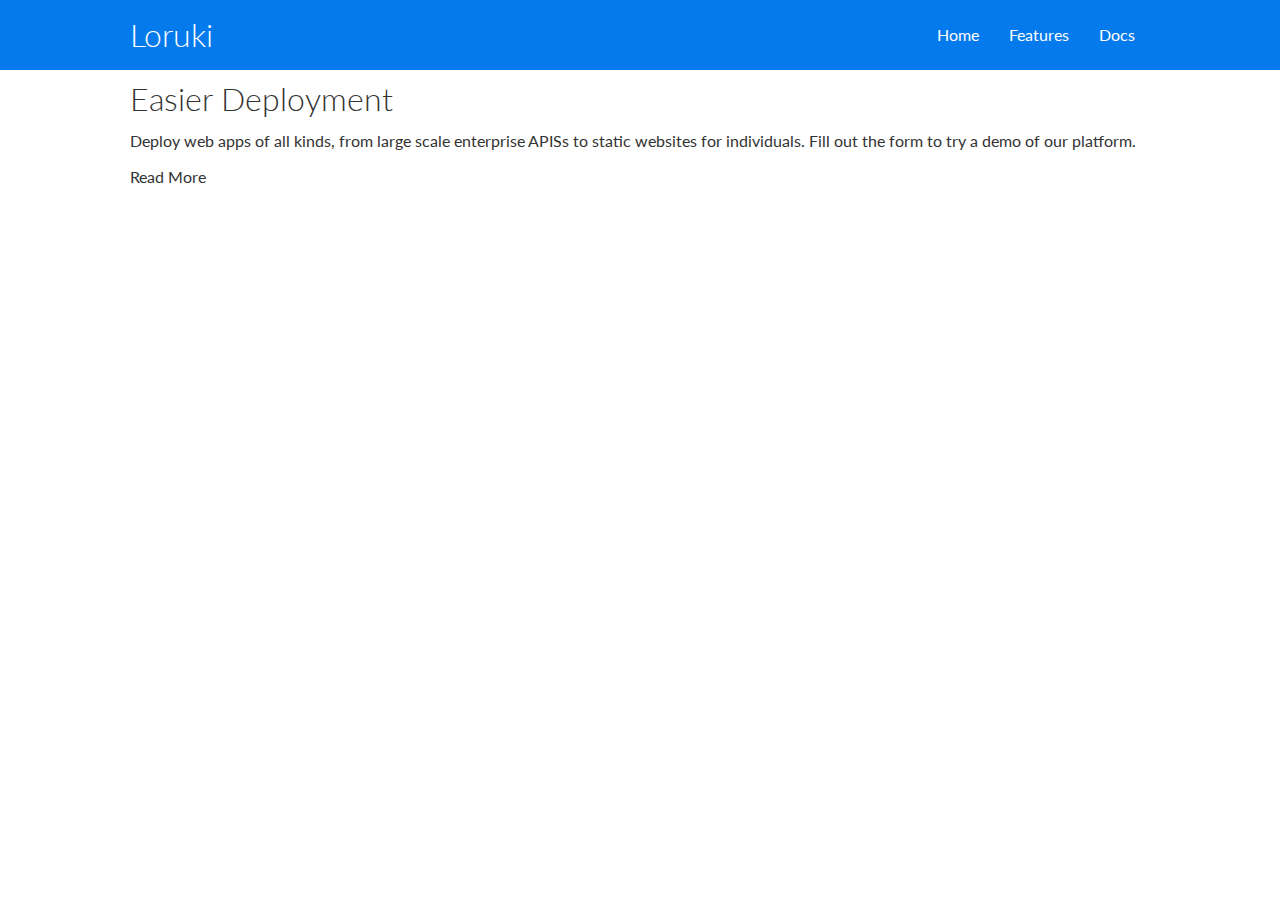
==== index.html @ a71e3a45 "Inicio del Proyecto y Navbar modo Escritorio Finalizado" ====
<!DOCTYPE html>
<html lang="en">
    <head>
        <meta charset="UTF-8">
        <meta name="viewport" content="width=device-width, initial-scale=1.0">
        <!-- Font Awesome - 5.15.1  -->
        <link rel="stylesheet" href="https://cdnjs.cloudflare.com/ajax/libs/font-awesome/5.15.1/css/all.min.css" integrity="sha512-+4zCK9k+qNFUR5X+cKL9EIR+ZOhtIloNl9GIKS57V1MyNsYpYcUrUeQc9vNfzsWfV28IaLL3i96P9sdNyeRssA==" crossorigin="anonymous" referrerpolicy="no-referrer" />
        <!-- Custom CSS -->
        <link rel="stylesheet" href="style.css">
        <title>Loruki | Cloud Hosting For Everyone</title>
    </head>

    <body>
        <!-- Start of the Navbar Section -->
        <div class="navbar">
            <div class="container flex">
                <h1 class="logo">Loruki</h1>
                
                <nav>
                    <ul>
                        <li><a href="index.html">Home</a></li>
                        <li><a href="features.html">Features</a></li>
                        <li><a href="docs.html">Docs</a></li>
                    </ul>
                </nav>
            </div><!-- .container -->
        </div><!-- .navbar -->
        <!-- End of the Navbar Section -->

        <!-- Start of the Showcase Section -->
        <section class="showcase">
            <div class="container grid">
                <div class="showcase-text">
                    <h1>Easier Deployment</h1>
                    <p>Deploy web apps of all kinds, from large scale enterprise APISs to static
                        websites for individuals. Fill out the form to try a demo of our platform.
                    </p>
                    <a href="features.html" class="btn-outline">Read More</a>
                </div>
            </div>
        </section>
        <!-- End of the  Showcase Section -->
    </body>
</html>
---- style.css ----
@import url('https://fonts.googleapis.com/css2?family=Lato:wght@300&display=swap');

* {
    box-sizing: border-box;
    padding: 0;
    margin: 0;
}

body {
    font-family: 'Lato', sans-serif;
    color: #333;
    line-height: 1.6;
}

ul {
    list-style-type: none;
}

a {
    text-decoration: none;
    color: #333;
}

h1, h2 {
    font-weight: 300;
    line-height: 1.2;
    margin: 10px 0;
}

p {
    margin: 10px 0;
}

img {
    width: 100%;
}

/* Utilities */
.flex {
    display: flex;
    justify-content: center;
    align-items: center;
    height: 100%;
}

.container {
    max-width: 1100px;
    margin: 0 auto;
    overflow: auto;
    padding: 0 40px;
}

/* NAV */
.navbar {
    background-color: #047aed;
    color: #fff;
    height: 70px;
}

.navbar .flex {
    justify-content: space-between;
}

.navbar ul {
    display: flex;
}

.navbar li a {
    color: #fff;
    padding: 10px;
    margin: 0 5px;
}

.navbar li a:hover {
    border-bottom: 2px #fff solid;
}
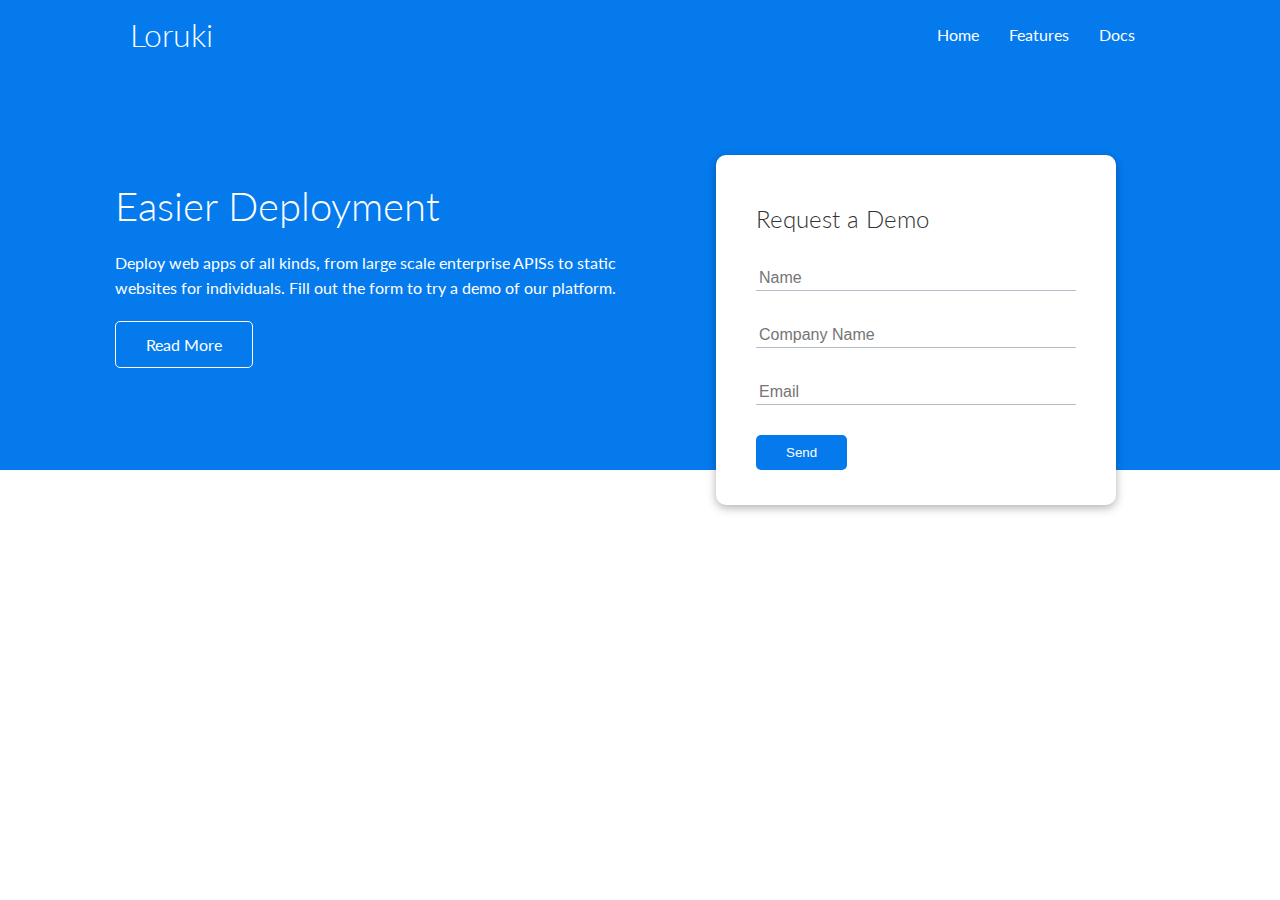
==== commit e797c460: "Sección del Escaparate(Showcase), card del formulario, botones, finalizado" ====
--- a/index.html
+++ b/index.html
@@ -35,9 +35,29 @@
                     <p>Deploy web apps of all kinds, from large scale enterprise APISs to static
                         websites for individuals. Fill out the form to try a demo of our platform.
                     </p>
-                    <a href="features.html" class="btn-outline">Read More</a>
+                    <a href="features.html" class="btn btn-outline">Read More</a>
                 </div>
-            </div>
+                
+                <div class="showcase-form card">
+                    <h2>Request a Demo</h2>
+    
+                    <form>
+                        <div class="form-control">
+                            <input type="text" name="name" placeholder="Name" required>
+                        </div>
+    
+                        <div class="form-control">
+                            <input type="text" name="company" placeholder="Company Name" required>
+                        </div>
+    
+                        <div class="form-control">
+                            <input type="email" name="email" placeholder="Email" required>
+                        </div>
+    
+                        <input type="submit" value="Send" class="btn btn-primary">
+                    </form>
+                </div>
+            </div><!-- .container grid -->
         </section>
         <!-- End of the  Showcase Section -->
     </body>
--- a/style.css
+++ b/style.css
@@ -1,4 +1,9 @@
 @import url('https://fonts.googleapis.com/css2?family=Lato:wght@300&display=swap');
+
+:root {
+    --primary-color: #047aed;
+}
+
 
 * {
     box-sizing: border-box;
@@ -36,6 +41,41 @@
 }
 
 /* Utilities */
+.container {
+    max-width: 1100px;
+    margin: 0 auto;
+    overflow: auto;
+    padding: 0 40px;
+}
+
+.card {
+    background: #fff;
+    color: #333;
+    border-radius: 10px;
+    box-shadow: 0 3px 10px rgba(0, 0, 0, 0.3);
+    padding: 20px;
+    margin: 10px;
+}
+
+.btn {
+    display: inline-block;
+    padding: 10px 30px;
+    cursor: pointer;
+    background: var(--primary-color);
+    color: #fff;
+    border: none;
+    border-radius: 5px;
+}
+
+.btn-outline {
+    background-color: transparent;
+    border: 1px #fff solid;
+}
+
+.btn:hover {
+    transform: scale(0.98);
+}
+
 .flex {
     display: flex;
     justify-content: center;
@@ -43,16 +83,19 @@
     height: 100%;
 }
 
-.container {
-    max-width: 1100px;
-    margin: 0 auto;
-    overflow: auto;
-    padding: 0 40px;
+.grid {
+    grid-template-columns: repeat(2, 1fr);
+    display: grid;
+    gap: 20px;
+    justify-content: center;
+    align-items: center;
+    height: 100%;
 }
+
 
 /* NAV */
 .navbar {
-    background-color: #047aed;
+    background-color: var(--primary-color);
     color: #fff;
     height: 70px;
 }
@@ -75,6 +118,53 @@
     border-bottom: 2px #fff solid;
 }
 
+/* SHOWCASE */
+.showcase {
+    background: var(--primary-color);
+    height: 400px;
+    color:#fff;
+    position: relative;
+}
+
+.showcase .grid {
+    overflow: visible;
+    grid-template-columns: 55% 45%;
+    gap: 30px;
+}
+
+.showcase .showcase-text h1 {
+    font-size: 40px;
+}
+
+.showcase .showcase-text p {
+    margin: 20px 0;
+}
+
+.showcase-form {
+    position: relative;
+    top: 60px;
+    height: 350px;
+    width: 400px;
+    padding: 40px;
+    z-index: 100;
+}
+
+.showcase-form .form-control {
+    margin: 30px 0;
+}
+
+.showcase-form input[type='text'],
+.showcase-form input[type='email'] {
+    border: 0;
+    border-bottom: 1px solid #b4becb;
+    width: 100%;
+    padding: 3px;
+    font-size: 16px;
+}
+
+.showcase-form input:focus {
+    outline: none;
+}
 
 
 
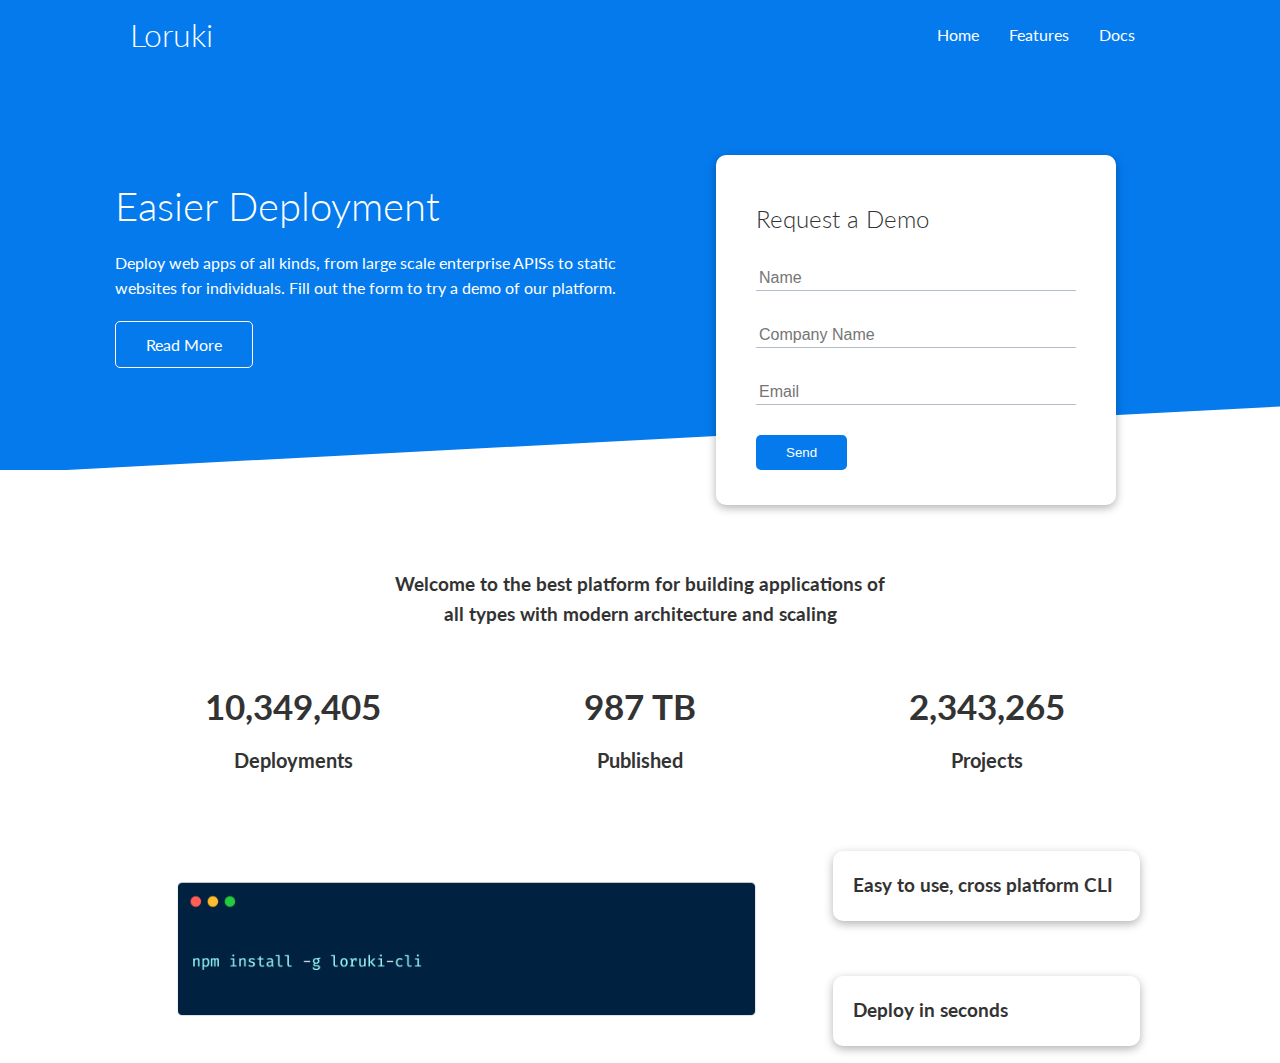
==== commit 5f6ad73a: "Sección de Estadisticas(Stast) y Interfaz de Linea de Comandos(CLI) finalizado" ====
--- a/index.html
+++ b/index.html
@@ -6,6 +6,7 @@
         <!-- Font Awesome - 5.15.1  -->
         <link rel="stylesheet" href="https://cdnjs.cloudflare.com/ajax/libs/font-awesome/5.15.1/css/all.min.css" integrity="sha512-+4zCK9k+qNFUR5X+cKL9EIR+ZOhtIloNl9GIKS57V1MyNsYpYcUrUeQc9vNfzsWfV28IaLL3i96P9sdNyeRssA==" crossorigin="anonymous" referrerpolicy="no-referrer" />
         <!-- Custom CSS -->
+        <link rel="stylesheet" href="utilities.css">
         <link rel="stylesheet" href="style.css">
         <title>Loruki | Cloud Hosting For Everyone</title>
     </head>
@@ -60,5 +61,52 @@
             </div><!-- .container grid -->
         </section>
         <!-- End of the  Showcase Section -->
+
+        <!-- Start of the Stats Section -->
+        <section class="stats">
+            <div class="container">
+                <h3 class="stats-heading text-center my-1">
+                    Welcome to the best platform for building applications of all types 
+                    with modern architecture and scaling
+                </h3>
+
+                <div class="grid grid-3 text-center my-4">
+                    <div>
+                        <i class="fas fa-server fa-3x"></i>
+                        <h3>10,349,405</h3>
+                        <p class="text-secondary">Deployments</p>
+                    </div>
+
+                    <div>
+                        <i class="fas fa-upload fa-3x"></i>
+                        <h3>987 TB</h3>
+                        <p class="text-secondary">Published</p>
+                    </div>
+
+                    <div>
+                        <i class="fas fa-project-diagram fa-3x"></i>
+                        <h3>2,343,265</h3>
+                        <p class="text-secondary">Projects</p>
+                    </div>
+                </div><!-- .grid grid-3 -->
+            </div><!-- .container -->
+        </section>
+        <!-- End of the Stats Section -->
+
+        <!-- Start of the CLI Section -->
+        <section class="cli">
+            <div class="container grid">
+                <img src="images/cli.png" alt="">
+
+                <div class="card">
+                    <h3>Easy to use, cross platform CLI</h3>
+                </div>
+
+                <div class="card">
+                    <h3>Deploy in seconds</h3>
+                </div>
+            </div>
+        </section>
+        <!-- End of the CLI Section -->
     </body>
 </html>
--- a/utilities.css
+++ b/utilities.css
@@ -0,0 +1,141 @@
+/* Utilities */
+.container {
+    max-width: 1100px;
+    margin: 0 auto;
+    overflow: auto;
+    padding: 0 40px;
+}
+
+.card {
+    background: #fff;
+    color: #333;
+    border-radius: 10px;
+    box-shadow: 0 3px 10px rgba(0, 0, 0, 0.3);
+    padding: 20px;
+    margin: 10px;
+}
+
+.btn {
+    display: inline-block;
+    padding: 10px 30px;
+    cursor: pointer;
+    background: var(--primary-color);
+    color: #fff;
+    border: none;
+    border-radius: 5px;
+}
+
+.btn-outline {
+    background-color: transparent;
+    border: 1px #fff solid;
+}
+
+.btn:hover {
+    transform: scale(0.98);
+}
+
+.text-center {
+    text-align: center;
+}
+
+.flex {
+    display: flex;
+    justify-content: center;
+    align-items: center;
+    height: 100%;
+}
+
+.grid {
+    grid-template-columns: repeat(2, 1fr);
+    display: grid;
+    gap: 20px;
+    justify-content: center;
+    align-items: center;
+    height: 100%;
+}
+
+.grid-3 {
+    grid-template-columns: repeat(3, 1fr);
+}
+
+/* Margin */
+.my-1 {
+    margin: 1rem 0;
+}
+
+.my-2 {
+    margin: 1.5rem 0;
+}
+
+.my-3 {
+    margin: 2rem 0;
+}
+
+.my-4 {
+    margin: 3rem 0;
+}
+
+.my-5 {
+    margin: 4rem 0;
+}
+
+.m-1 {
+    margin: 1rem;
+}
+
+.m-2 {
+    margin: 1.5rem;
+}
+
+.m-3 {
+    margin: 2rem;
+}
+
+.m-4 {
+    margin: 3rem;
+}
+
+.m-5 {
+    margin: 4rem;
+}
+
+/* Padding */
+.py-1 {
+    padding: 1rem 0;
+}
+
+.py-2 {
+    padding: 1.5rem 0;
+}
+
+.py-3 {
+    padding: 2rem 0;
+}
+
+.py-4 {
+    padding: 3rem 0;
+}
+
+.py-5 {
+    padding: 4rem 0;
+}
+
+.p-1 {
+    padding: 1rem;
+}
+
+.p-2 {
+    padding: 1.5rem;
+}
+
+.p-3 {
+    padding: 2rem;
+}
+
+.p-4 {
+    padding: 3rem;
+}
+
+.p-5 {
+    padding: 4rem;
+}--- a/style.css
+++ b/style.css
@@ -40,57 +40,7 @@
     width: 100%;
 }
 
-/* Utilities */
-.container {
-    max-width: 1100px;
-    margin: 0 auto;
-    overflow: auto;
-    padding: 0 40px;
-}
 
-.card {
-    background: #fff;
-    color: #333;
-    border-radius: 10px;
-    box-shadow: 0 3px 10px rgba(0, 0, 0, 0.3);
-    padding: 20px;
-    margin: 10px;
-}
-
-.btn {
-    display: inline-block;
-    padding: 10px 30px;
-    cursor: pointer;
-    background: var(--primary-color);
-    color: #fff;
-    border: none;
-    border-radius: 5px;
-}
-
-.btn-outline {
-    background-color: transparent;
-    border: 1px #fff solid;
-}
-
-.btn:hover {
-    transform: scale(0.98);
-}
-
-.flex {
-    display: flex;
-    justify-content: center;
-    align-items: center;
-    height: 100%;
-}
-
-.grid {
-    grid-template-columns: repeat(2, 1fr);
-    display: grid;
-    gap: 20px;
-    justify-content: center;
-    align-items: center;
-    height: 100%;
-}
 
 
 /* NAV */
@@ -124,6 +74,21 @@
     height: 400px;
     color:#fff;
     position: relative;
+}
+
+.showcase::before {
+    content: '';
+    position: absolute;
+    height: 100px;
+    bottom: -70px;
+    right: 0;
+    left: 0;
+    transform:skewY(-3deg);
+    -webkit-transform:skewY(-3deg);
+    -moz-transform:skewY(-3deg);
+    -ms-transform:skewY(-3deg);
+    background: #fff;
+    color: yellowgreen;
 }
 
 .showcase .grid {
@@ -166,7 +131,39 @@
     outline: none;
 }
 
+/* STATS */
+.stats {
+    padding-top: 100px;
+}
+
+.stats-heading {
+    max-width: 500px;
+    margin: auto;
+}
+
+.stats .grid h3 {
+    font-size: 35px;
+}
+
+.stats .grid p {
+    font-size: 20px;
+    font-weight: bold;
+}
+
+/* CLI */
+.cli .grid {
+    grid-template-columns: repeat(3, 1fr);
+    grid-template-rows: repeat(2, 1fr);
+}
+
+.cli .grid > *:first-child { /* Selecciona cualquier elemento que sea el primer hijo */
+    grid-column: 1 / span 2;
+    grid-row: 1 / span 2;
+}
 
 
 
 
+
+
+
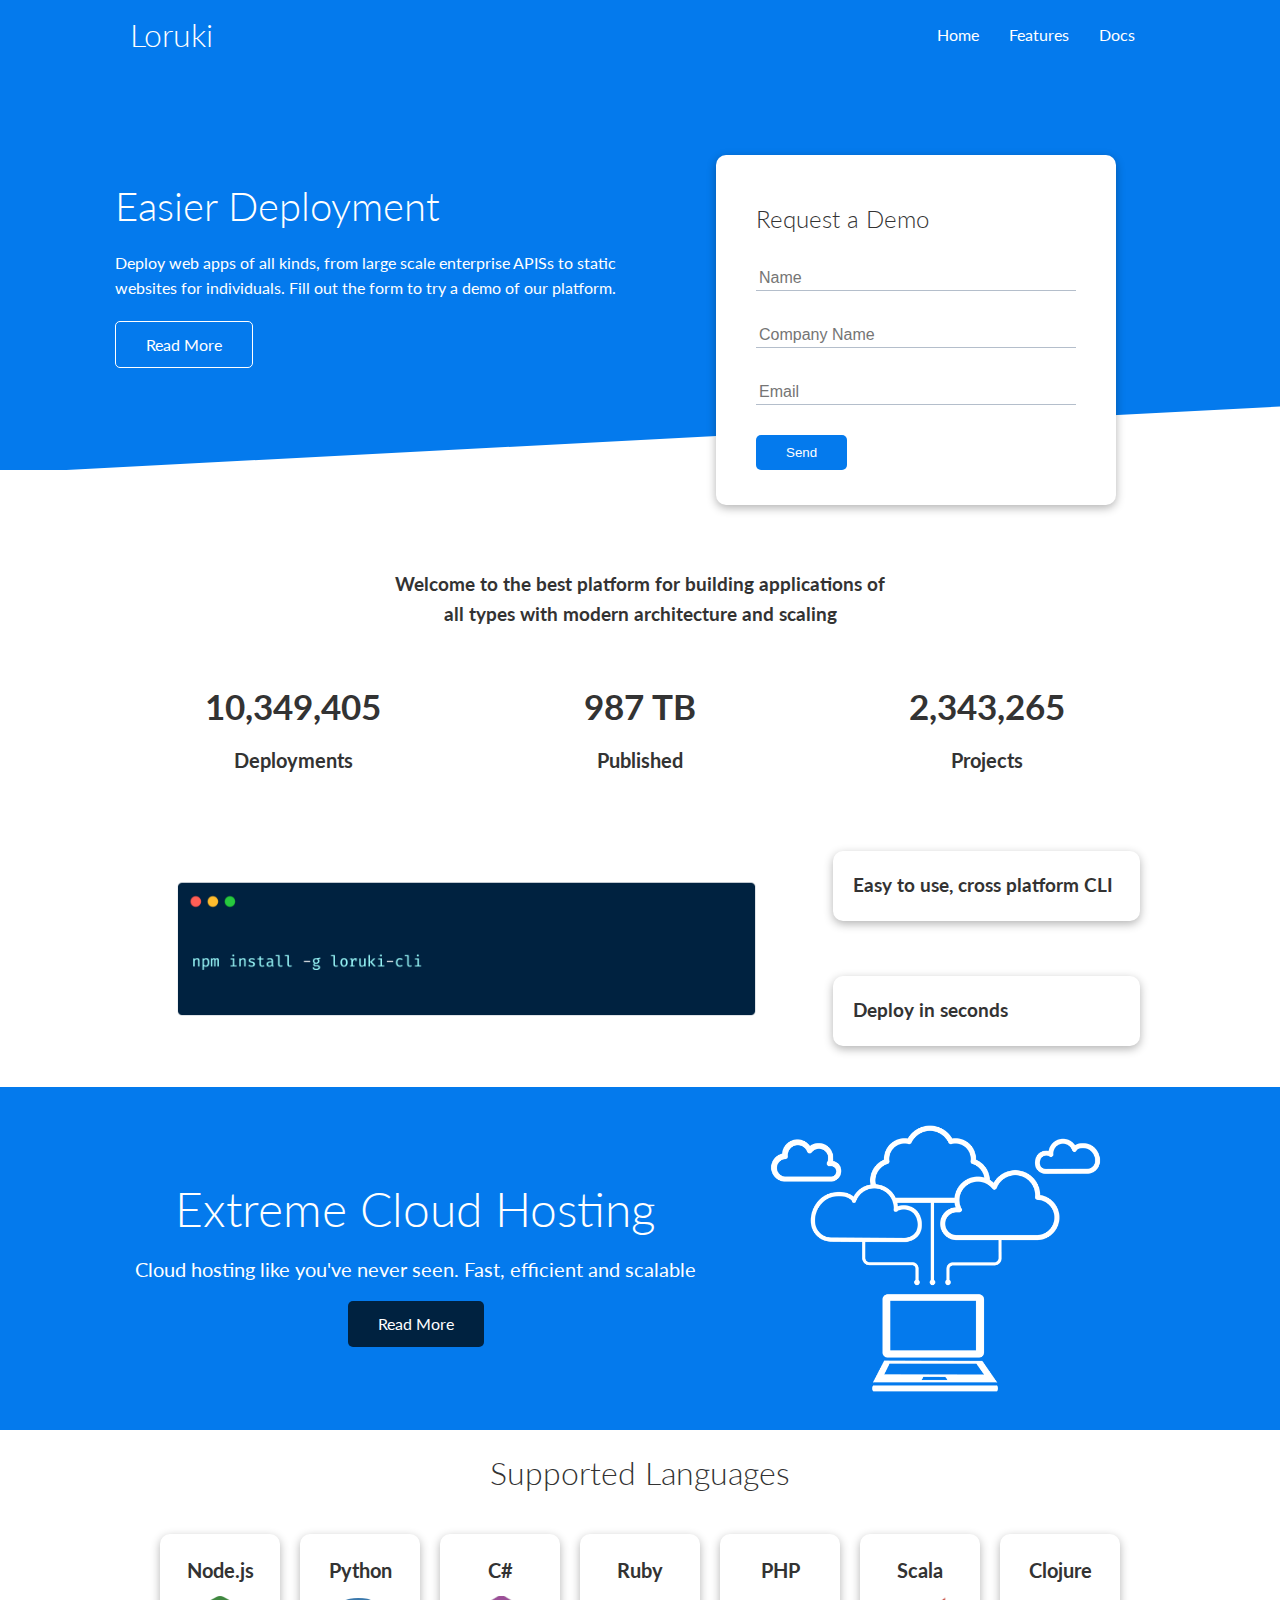
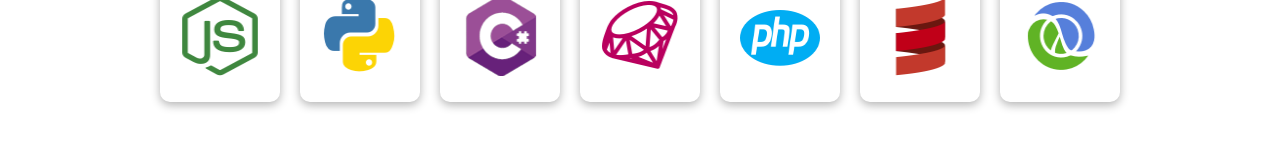
==== commit cf235eb3: "Sección de Lenguajes de Programación Soportados Finalizada" ====
--- a/index.html
+++ b/index.html
@@ -108,5 +108,66 @@
             </div>
         </section>
         <!-- End of the CLI Section -->
+
+        <!-- Start of the Cloud Section -->
+        <section class="cloud bg-primary my-2 py-2">
+            <div class="container grid">
+                <div class="text-center">
+                    <h2 class="lg">Extreme Cloud Hosting</h2>
+                    <p class="lead my-1">Cloud hosting like you've never seen.
+                        Fast, efficient and scalable
+                    </p>
+                    <a href="features.html" class="btn btn-dark">Read More</a>
+                </div>
+
+                <img src="images/cloud.png" alt="">
+            </div>
+        </section>
+        <!-- End of the Cloud Section -->
+
+        <!-- Start of the Languages Section -->
+        <section class="languages">
+            <h2 class="md text-center my-2">
+                Supported Languages
+            </h2>
+
+            <div class="container flex">
+                <div class="card">
+                    <h4>Node.js</h4>
+                    <img src="images/logos/node.png" alt="">
+                </div>
+
+                <div class="card">
+                    <h4>Python</h4>
+                    <img src="images/logos/python.png" alt="">
+                </div>
+
+                <div class="card">
+                    <h4>C#</h4>
+                    <img src="images/logos/csharp.png" alt="">
+                </div>
+
+                <div class="card">
+                    <h4>Ruby</h4>
+                    <img src="images/logos/ruby.png" alt="">
+                </div>
+
+                <div class="card">
+                    <h4>PHP</h4>
+                    <img src="images/logos/php.png" alt="">
+                </div>
+
+                <div class="card">
+                    <h4>Scala</h4>
+                    <img src="images/logos/scala.png" alt="">
+                </div>
+
+                <div class="card">
+                    <h4>Clojure</h4>
+                    <img src="images/logos/clojure.png" alt="">
+                </div>
+            </div><!-- .container -->
+        </section>
+        <!-- End of the Languages Section -->
     </body>
 </html>
--- a/utilities.css
+++ b/utilities.css
@@ -32,6 +32,52 @@
 
 .btn:hover {
     transform: scale(0.98);
+}
+
+/* Background & Colored Buttons */
+.bg-primary,
+.btn-primary {
+    background: var(--primary-color);
+    color: #fff;
+}
+
+.bg-secondary,
+.btn-secondary {
+    background: var(--secondary-color);
+    color: #fff;
+}
+
+.bg-dark,
+.btn-dark {
+    background: var(--dark-color);
+    color: #fff;
+}
+
+.bg-light,
+.btn-light {
+    background: var(--light-color);
+    color: #333;
+}
+
+/* Text sizes */
+.lead {
+    font-size: 20px;
+}
+
+.sm {
+    font-size: 1rem;
+}
+
+.md {
+    font-size: 2rem;
+}
+
+.lg {
+    font-size: 3rem;
+}
+
+.xl {
+    font-size: 4rem;
 }
 
 .text-center {
--- a/style.css
+++ b/style.css
@@ -2,8 +2,10 @@
 
 :root {
     --primary-color: #047aed;
-}
-
+    --secondary-color: #1c3fa8;
+    --dark-color: #002240;
+    --light-color: #f4f4f4;
+}
 
 * {
     box-sizing: border-box;
@@ -161,9 +163,42 @@
     grid-row: 1 / span 2;
 }
 
-
-
-
-
-
-
+/* Cloud */
+.cloud .grid{
+    grid-template-columns: 4fr 3fr;
+}
+
+/* Languages */
+.languages .flex {
+    flex-wrap: wrap;
+}
+
+.languages .card {
+    text-align: center;
+    margin: 18px 10px 40px;
+    transition: transform 0.2s ease-in;
+}
+
+.languages .card:hover {
+    transform: translateY(-15px);
+}
+
+.languages .card h4 {
+    font-size: 20px;
+    margin-bottom: 10px;
+}
+
+.languages .card img {
+    width: 80px;
+    height: 80px;
+    background-size: cover;
+}
+
+
+
+
+
+
+
+
+
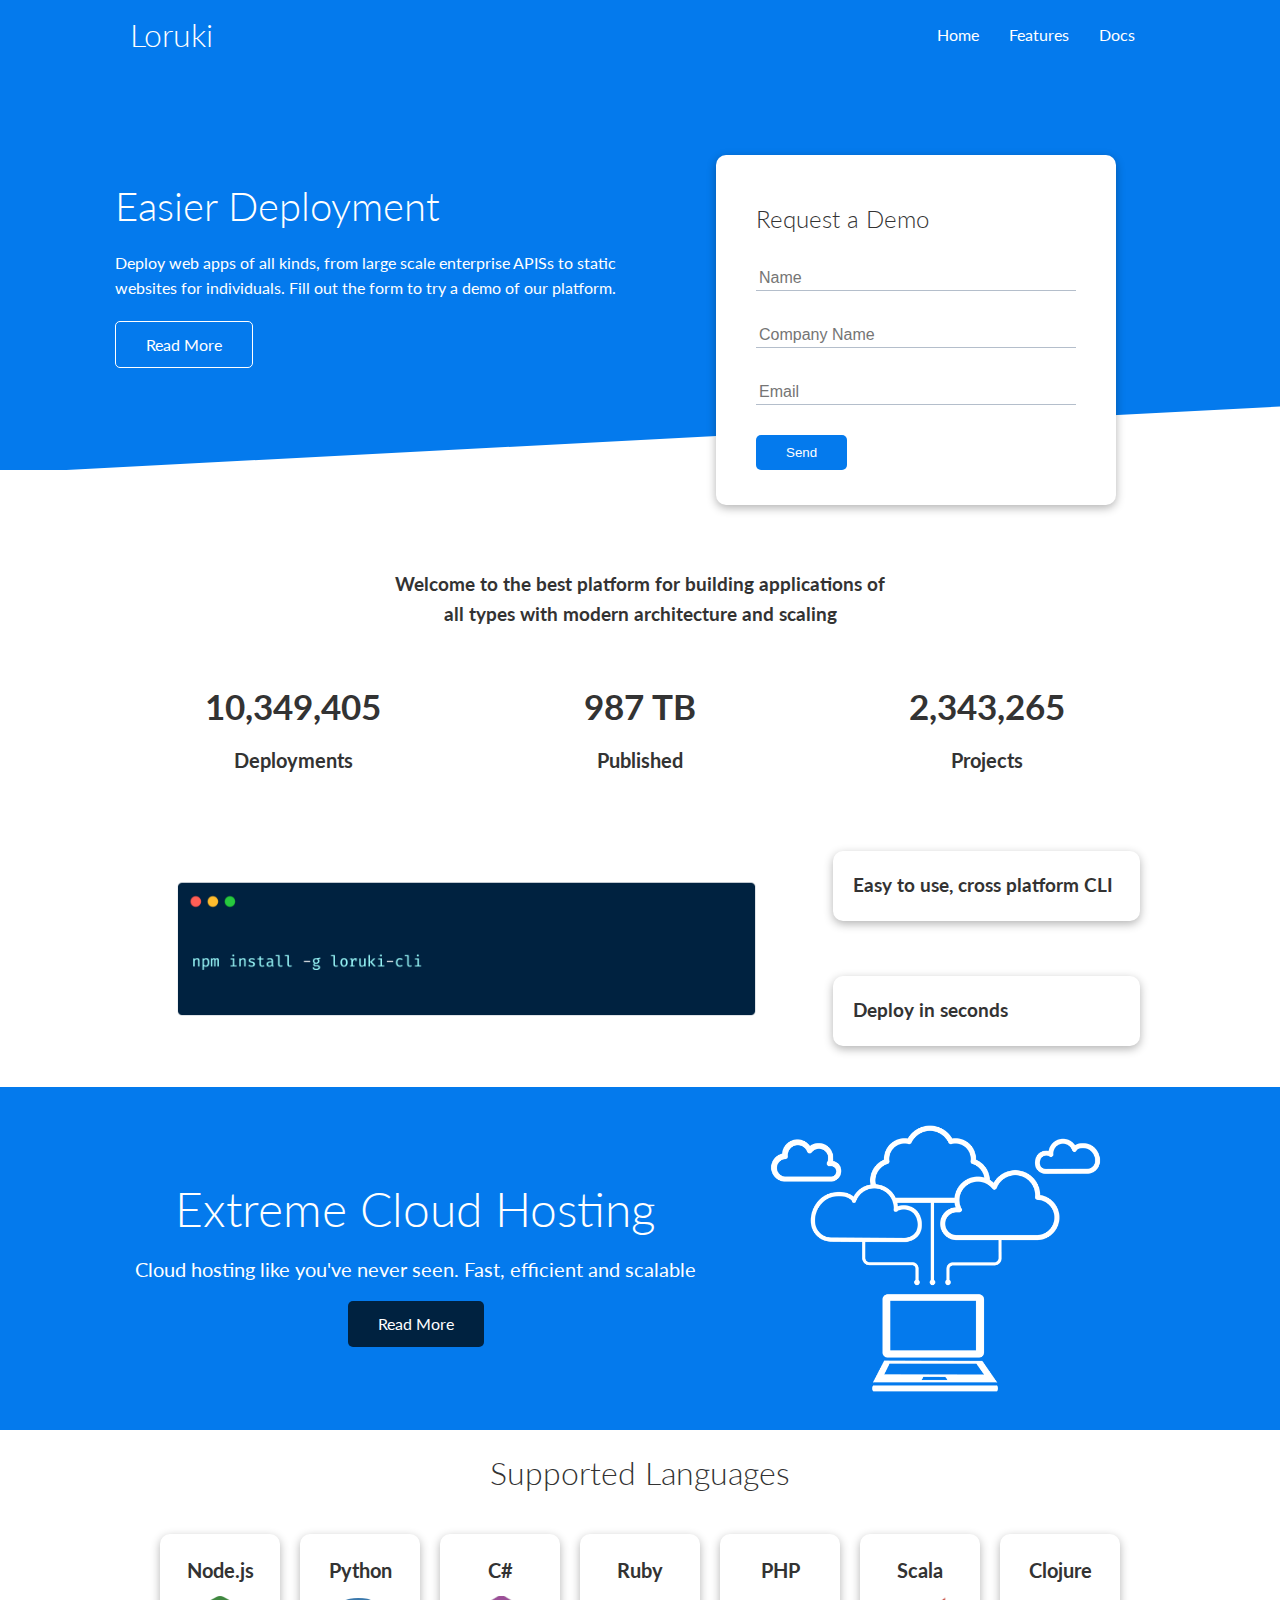
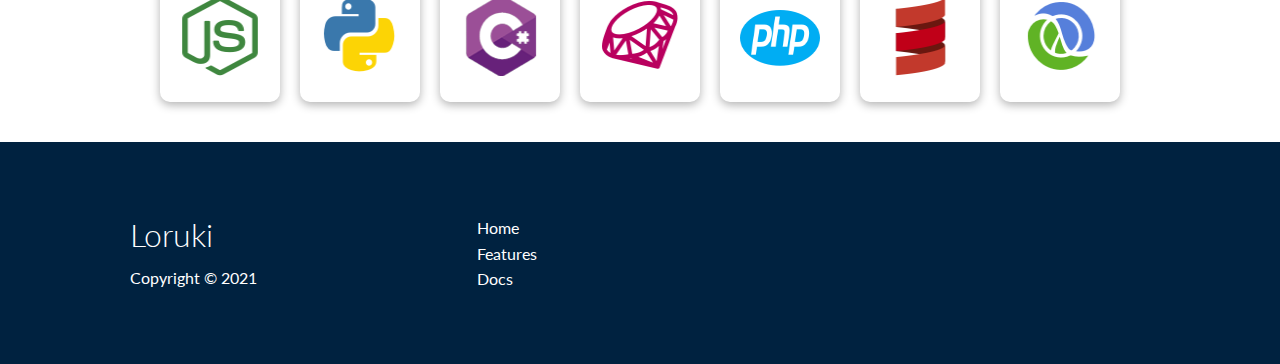
==== commit faa5e736: "Adaptando la interfaz para dispositivos moviles y tablets" ====
--- a/index.html
+++ b/index.html
@@ -169,5 +169,31 @@
             </div><!-- .container -->
         </section>
         <!-- End of the Languages Section -->
+
+        <!-- Start of the Footer Section -->
+        <section class="footer bg-dark py-5">
+            <div class="container grid grid-3">
+                <div>
+                    <h1>Loruki</h1>
+                    <p>Copyright &copy; 2021 </p>
+                </div>
+
+                <nav>
+                    <ul>
+                        <li><a href="index.html">Home</a></li>
+                        <li><a href="features.html">Features</a></li>
+                        <li><a href="docs.html">Docs</a></li>
+                    </ul>
+                </nav>
+
+                <div class="social">
+                    <a href="#"><i class="fab fa-github fa-2x"></i></a>
+                    <a href="#"><i class="fab fa-facebook fa-2x"></i></a>
+                    <a href="#"><i class="fab fa-instagram fa-2x"></i></a>
+                    <a href="#"><i class="fab fa-twitter fa-2x"></i></a>
+                </div>
+            </div>
+        </section>
+        <!-- End of the Footer Section -->
     </body>
 </html>
--- a/utilities.css
+++ b/utilities.css
@@ -59,6 +59,14 @@
     color: #333;
 }
 
+.bg-primary a,
+.btn-primary a,
+.bg-secondary a,
+.btn-secondary a,
+.bg-dark a,
+.btn-dark a {
+    color: #fff;
+}
 /* Text sizes */
 .lead {
     font-size: 20px;
--- a/style.css
+++ b/style.css
@@ -194,11 +194,70 @@
     background-size: cover;
 }
 
-
-
-
-
-
-
-
-
+/* Footer  */
+.footer .social a {
+    margin: 0 10px;
+}
+
+/* Media Queries */
+@media (max-width: 768px) {
+    .grid, 
+    .showcase .grid,
+    .stats .grid,
+    .cli .grid,
+    .cloud .grid {
+        grid-template-columns: 1fr;
+        grid-template-rows: 1fr;
+    }
+
+    .showcase {
+        height: auto;
+    }
+
+    .showcase-text {
+        text-align: center;
+        margin-top: 40px;
+    }
+
+    .showcase-form {
+        justify-self: center;
+        margin: auto;
+    }
+}
+/* Tablets and under */
+@media (max-width: 500px) {
+    .navbar {
+        height: 110px;
+    }
+
+    .navbar .flex {
+        flex-direction: column;
+      /*   justify-content: center; */
+    }
+
+    .navbar ul {
+        padding: 10px;
+        background-color: rgba(0, 0, 0, 0.1);
+    }
+
+    .showcase {
+        height: auto;
+        margin: auto;
+    }
+
+    .showcase-text p{
+        padding: 0 40px;
+    }
+
+    .showcase-form {
+        width: 330px;
+    }
+
+}
+
+/* Mobile */
+
+
+
+
+
